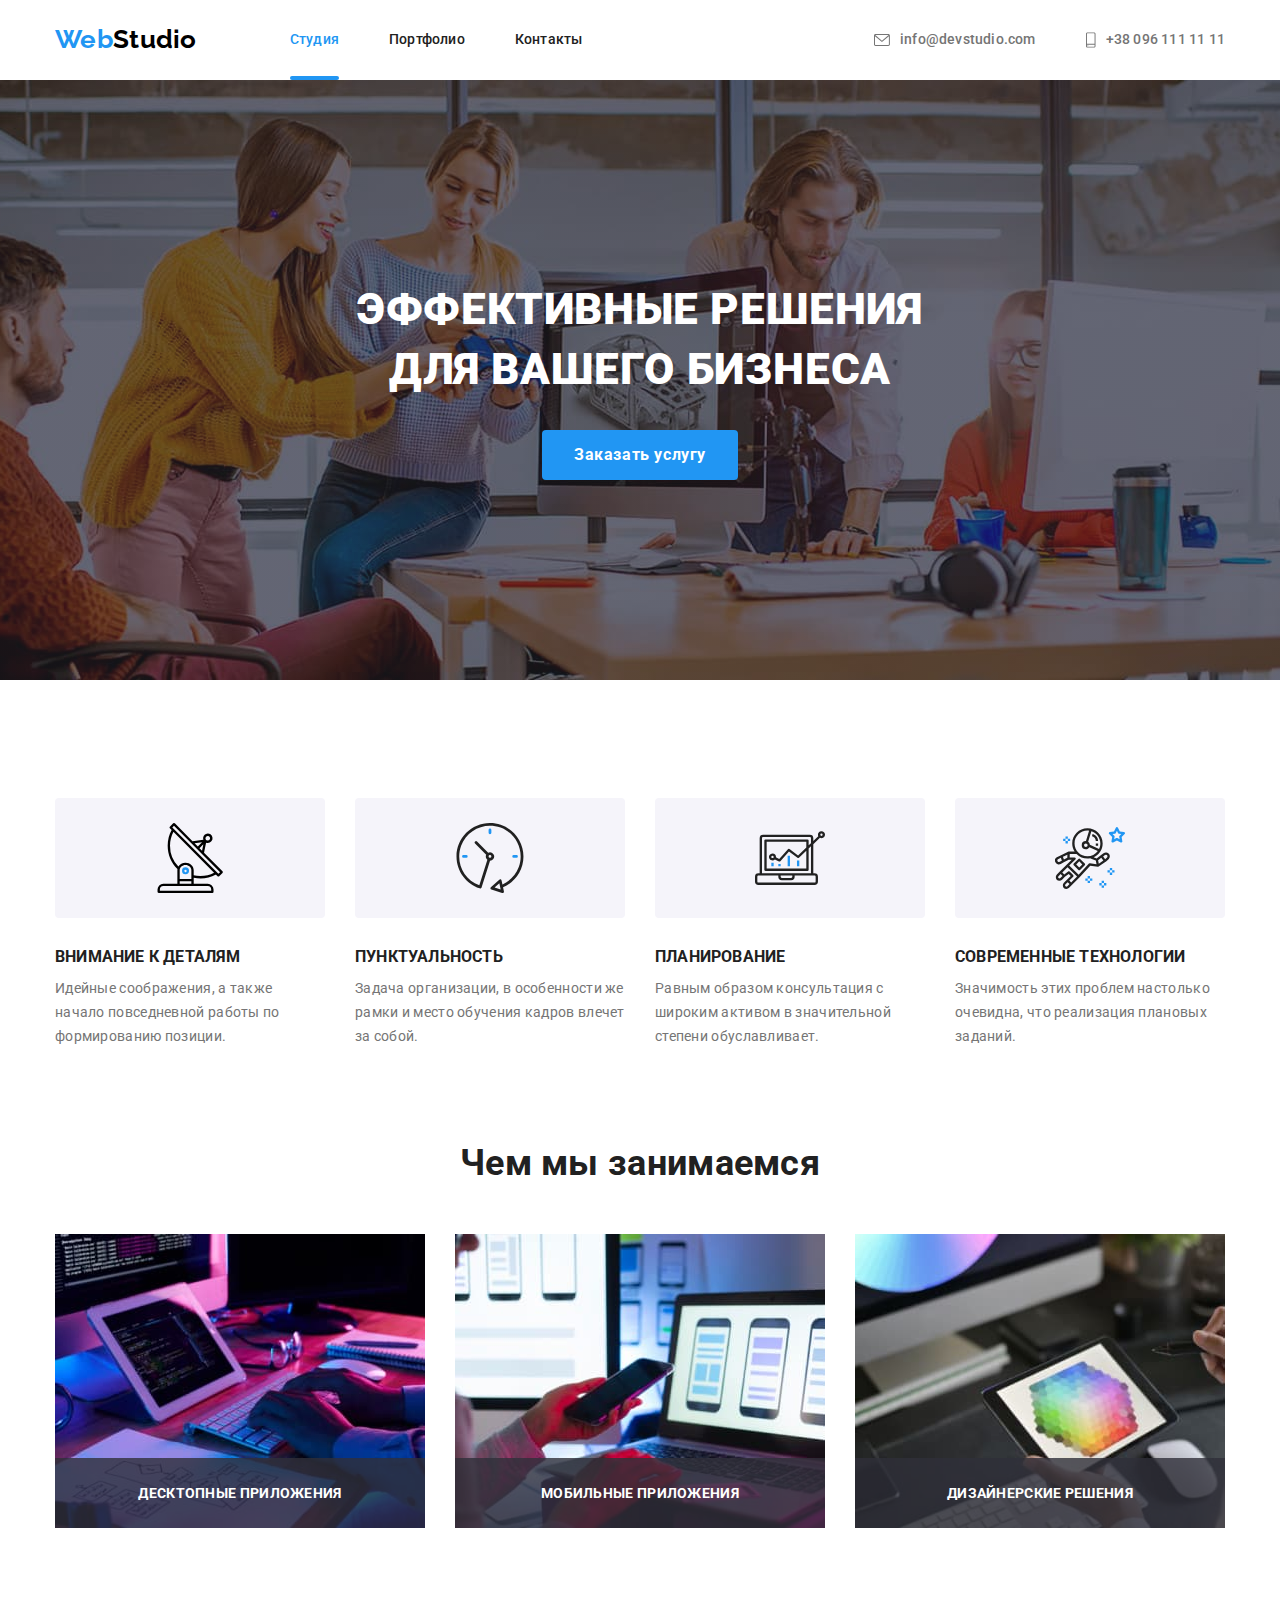
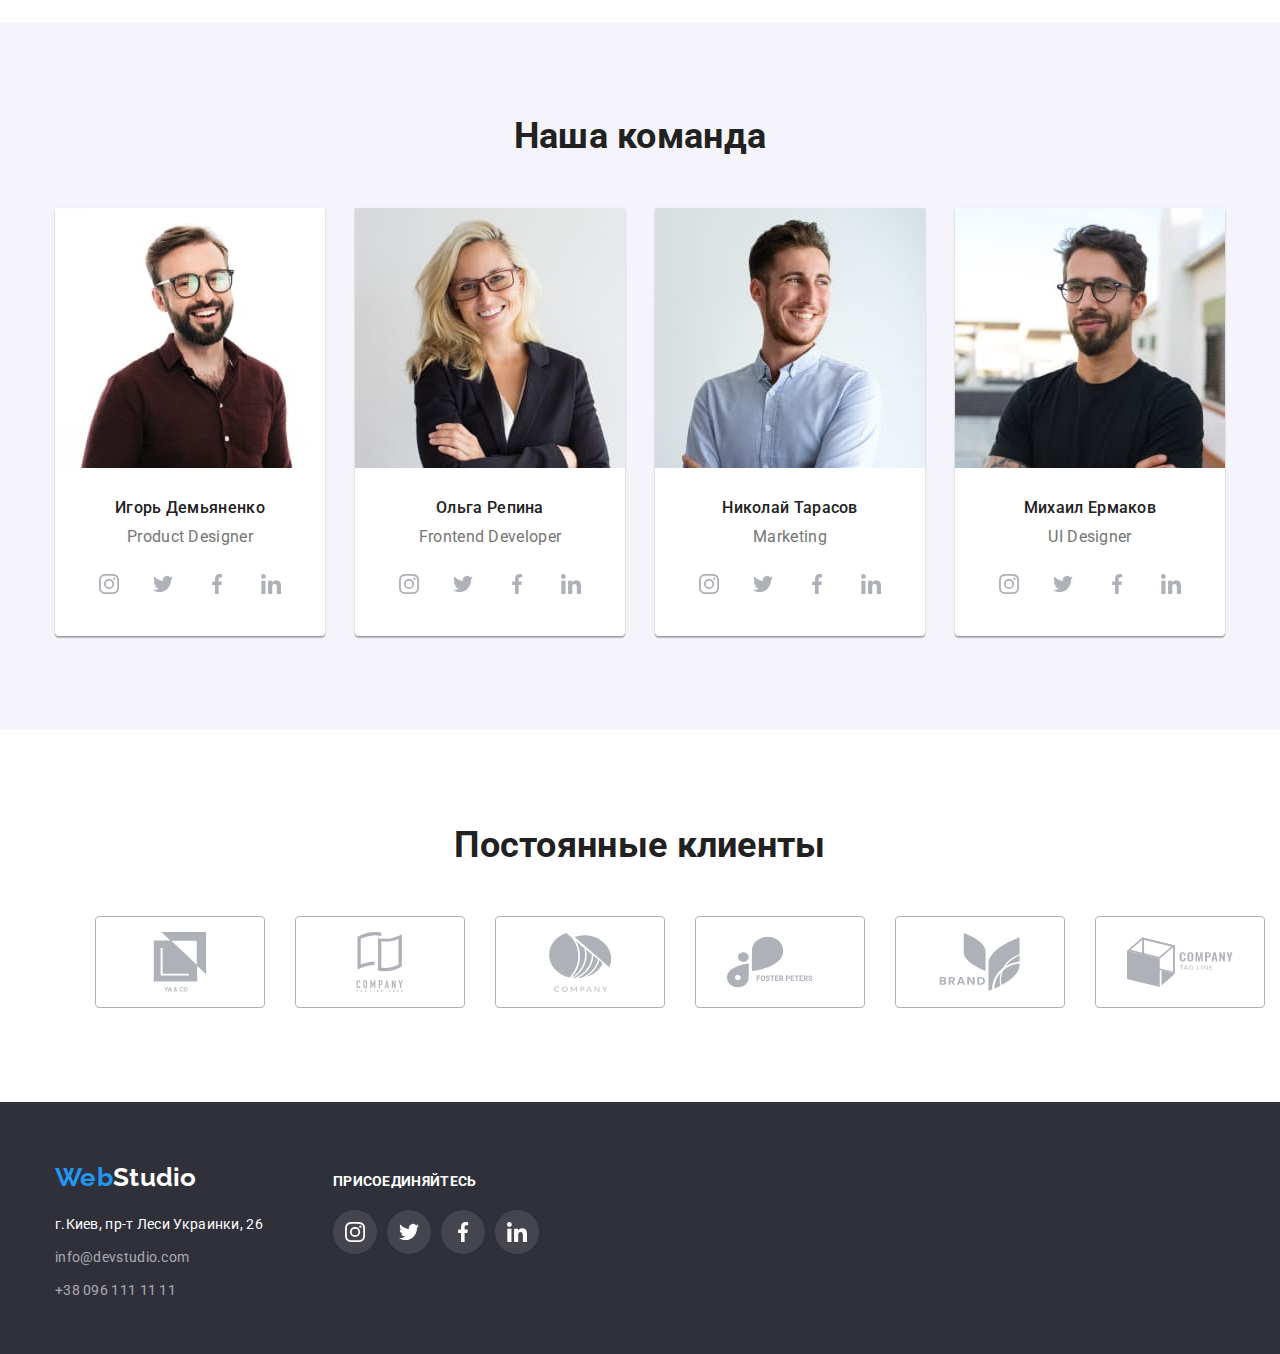
==== index.html @ ea924562 "copy files" ====
<!DOCTYPE html>
<html lang="ru">
<head>
    <meta charset="UTF-8">
    <meta http-equiv="X-UA-Compatible" content="IE=edge">
    <meta name="viewport" content="width=device-width, initial-scale=1.0">
    <link rel="preconnect" href="https://fonts.googleapis.com">
    <link rel="preconnect" href="https://fonts.gstatic.com" crossorigin>
    <link href="https://fonts.googleapis.com/css2?family=Raleway:wght@700&display=swap" rel="stylesheet">
    <link rel="preconnect" href="https://fonts.googleapis.com">
    <link rel="preconnect" href="https://fonts.gstatic.com" crossorigin>
    <link href="https://fonts.googleapis.com/css2?family=Raleway:wght@700&family=Roboto:wght@400;500;700;900&display=swap" rel="stylesheet">
    <link rel="stylesheet" href="https://cdnjs.cloudflare.com/ajax/libs/modern-normalize/1.1.0/modern-normalize.min.css">
    <link rel="stylesheet" href="./css/styles.css">
    <title>Document</title>
</head>
<body>
    <!--Хэдер-->
    <header class="header">
        <div class="container">
          <nav class="header-nav">
            <a class="header-logo" lang="en" href="./index.html"> <span class="logo-part">Web</span>Studio</a>
            <ul class="header-list">
              <li class="item"><a class="header-link current" href="./index.html">Студия</a></li>
              <li class="item"><a class="header-link" href="./portfolio.html">Портфолио</a></li>
              <li class="item"><a class="header-link" href="">Контакты</a></li>
            </ul>
          </nav>
          <ul class="header-list-contact">
            <li class="item">
              <a class="header-contact" href="mailto:info@devstudio.com">
                <svg class="header-icon" width="16" height="12">
                  <use href="./images/icons.svg#iconenvelope"></use>
                </svg>
                info@devstudio.com
              </a>
            </li>
            <li class="item">
              <a class="header-contact" href="tel:+380961111111">
                <svg class="header-icon"  width="10" height="16">
                  <use href="./images/icons.svg#iconsmartphone"></use>
                </svg>
                +38 096 111 11 11
              </a>
            </li>
          </ul>
        </div>
    </header>
    <main>
        <!--Окно заказа услуги-->
        <section class="hero overlay" >
            <div class="hero-content">
              <h1 class="hero-title">Эффективные решения для вашего бизнеса</h1>
              <button class="hero-button" type="button" data-modal-open>Заказать услугу</button>
            </div>
        </section>
        <!--Особенности-->
        <section class="section about">
            <div class="container">
              <h2 class="peculiarities">Особенности</h2>
              <ul class="peculiarities-list">
                <li class="item">
                  <div class="peculiarities-pic">
                    <svg class="perculiarities-icon" height="70" width="70">
                      <use href="./images/icons.svg#iconantenna"></use>
                    </svg>
                  </div>
                  <h3 class="peculiarities-header">Внимание к деталям</h3>
                  <p class="peculiarities-text">
                    Идейные соображения, а также начало повседневной работы по формированию позиции.
                  </p>
                </li>
                <li class="item">
                  <div class="peculiarities-pic">
                    <svg class="perculiarities-icon" height="70" width="70">
                      <use href="./images/icons.svg#iconclock"></use>
                    </svg>
                  </div>
                  <h3 class="peculiarities-header">Пунктуальность</h3>
                  <p class="peculiarities-text">
                    Задача организации, в особенности же рамки и место обучения кадров влечет за собой.
                  </p>
                </li>
                <li class="item">
                  <div class="peculiarities-pic">
                    <svg class="perculiarities-icon" height="70" width="70">
                      <use href="./images/icons.svg#icondiagram"></use>
                    </svg>
                  </div>
                  <h3 class="peculiarities-header">Планирование</h3>
                  <p class="peculiarities-text">
                    Равным образом консультация с широким активом в значительной степени обуславливает.
                  </p>
                </li>
                <li class="item">
                  <div class="peculiarities-pic">
                    <svg class="perculiarities-icon" height="70" width="70">
                      <use href="./images/icons.svg#iconastronaut"></use>
                    </svg>
                  </div>
                  <h3 class="peculiarities-header">Современные технологии</h3>
                  <p class="peculiarities-text">
                    Значимость этих проблем настолько очевидна, что реализация плановых заданий.
                  </p>
                </li>
              </ul>
            </div>
        </section>
        <!--Чем мы занимаемся-->
        <section class="section">
            <div class="container">
              <h2 class="work-header">Чем мы занимаемся</h2>
              <ul class="section-work-list">
                <li class="item">
                  <img src="./images/img-1.jpg" alt="Разработка для pc" width="370" height="294">
                  <div class="work-text">
                    <p>десктопные приложения</p>
                  </div>
                </li>
                <li class="item">
                  <img src="./images/img-2.jpg" alt="Разработка для телефонов" width="370" height="294">
                  <div class="work-text">
                    <p>мобильные приложения</p>
                  </div>
                </li>
                <li class="item">
                  <img src="./images/img-3.jpg" alt="Разработка для планшетов" width="370" height="294">
                  <div class="work-text">
                    <p>дизайнерские решения</p>
                  </div>
                </li>
              </ul>
            </div>
        </section>
        <!--Наша команда-->
        <section class="section bg-style">
            <div class="container">
              <h2 class="team-header">Наша команда</h2>
              <ul class="team-list">
                <li class="item">
                  <img class="team-img" src="./images/img-4.jpg" alt="Игорь Демьяненко" width="270" height="260">
                  <div class="team-card">
                    <h3 class="team-name">Игорь Демьяненко</h3>
                    <p class="team-position" lang="en">
                      Product Designer
                    </p>
                    <ul class="team-social-list">
                      <li class="item">
                        <a class="team-link" href="">
                          <svg class="team-icon" height="20" width="20">
                            <use href="./images/icons.svg#iconinstagram"></use>
                          </svg>
                        </a>
                      </li>
                      <li class="item">
                        <a class="team-link" href="">
                          <svg class="team-icon" height="20" width="20">
                            <use href="./images/icons.svg#icontwitter"></use>
                          </svg>
                        </a>
                      </li>
                      <li class="item">
                        <a class="team-link" href="">
                          <svg class="team-icon" height="20" width="20">
                            <use href="./images/icons.svg#iconfacebook"></use>
                          </svg>
                        </a>
                      </li>
                      <li class="item">
                        <a class="team-link" href="">
                          <svg class="team-icon" height="20" width="20">
                            <use href="./images/icons.svg#iconlinkedin"></use>
                          </svg>
                        </a>
                      </li>
                    </ul>
                  </div>
                </li>
                <li class="item">
                  <img class="team-img" src="./images/img-5.jpg" alt="Ольга Репина" width="270" height="260">
                  <div class="team-card">
                    <h3 class="team-name">Ольга Репина</h3>
                    <p class="team-position" lang="en">
                      Frontend Developer
                    </p>
                    <ul class="team-social-list">
                      <li class="item">
                        <a class="team-link" href="">
                          <svg class="team-icon" height="20" width="20">
                            <use href="./images/icons.svg#iconinstagram"></use>
                          </svg>
                        </a>
                      </li>
                      <li class="item">
                        <a class="team-link" href="">
                          <svg class="team-icon" height="20" width="20">
                            <use href="./images/icons.svg#icontwitter"></use>
                          </svg>
                        </a>
                      </li>
                      <li class="item">
                        <a class="team-link" href="">
                          <svg class="team-icon" height="20" width="20">
                            <use href="./images/icons.svg#iconfacebook"></use>
                          </svg>
                        </a>
                      </li>
                      <li class="item">
                        <a class="team-link" href="">
                          <svg class="team-icon" height="20" width="20">
                            <use href="./images/icons.svg#iconlinkedin"></use>
                          </svg>
                        </a>
                      </li>
                    </ul>
                  </div>
                </li>
                <li class="item">
                  <img class="team-img" src="./images/img-6.jpg" alt="Николай Тарасов" width="270" height="260">
                  <div class="team-card">
                    <h3 class="team-name">Николай Тарасов</h3>
                    <p class="team-position" lang="en">
                      Marketing
                    </p>
                    <ul class="team-social-list">
                      <li class="item">
                        <a class="team-link" href="">
                          <svg class="team-icon" height="20" width="20">
                            <use href="./images/icons.svg#iconinstagram"></use>
                          </svg>
                        </a>
                      </li>
                      <li class="item">
                        <a class="team-link" href="">
                          <svg class="team-icon" height="20" width="20">
                            <use href="./images/icons.svg#icontwitter"></use>
                          </svg>
                        </a>
                      </li>
                      <li class="item">
                        <a class="team-link" href="">
                          <svg class="team-icon" height="20" width="20">
                            <use href="./images/icons.svg#iconfacebook"></use>
                          </svg>
                        </a>
                      </li>
                      <li class="item">
                        <a class="team-link" href="">
                          <svg class="team-icon" height="20" width="20">
                            <use href="./images/icons.svg#iconlinkedin"></use>
                          </svg>
                        </a>
                      </li>
                    </ul>
                  </div>
                </li>
                <li class="item">
                  <img class="team-img" src="./images/img-7.jpg" alt="Михаил Ермаков" width="270" height="260">
                  <div class="team-card">
                    <h3 class="team-name">Михаил Ермаков</h3>
                    <p class="team-position" lang="en">
                      UI Designer
                    </p>
                    <ul class="team-social-list">
                      <li class="item">
                        <a class="team-link" href="">
                          <svg class="team-icon" height="20" width="20">
                            <use href="./images/icons.svg#iconinstagram"></use>
                          </svg>
                        </a>
                      </li>
                      <li class="item">
                        <a class="team-link" href="">
                          <svg class="team-icon" height="20" width="20">
                            <use href="./images/icons.svg#icontwitter"></use>
                          </svg>
                        </a>
                      </li>
                      <li class="item">
                        <a class="team-link" href="">
                          <svg class="team-icon" height="20" width="20">
                            <use href="./images/icons.svg#iconfacebook"></use>
                          </svg>
                        </a>
                      </li>
                      <li class="item">
                        <a class="team-link" href="">
                          <svg class="team-icon" height="20" width="20">
                            <use href="./images/icons.svg#iconlinkedin"></use>
                          </svg>
                        </a>
                      </li>
                    </ul>
                  </div>
                </li>
              </ul>
            </div>
        </section>
        <!--Постоянные клиенты-->
        <section class="section">
          <div class="container clients">
            <h2 class="client-header">Постоянные клиенты</h2>
            <ul class="client-list">
              <li class="item">
                <a class="client-link" href="">
                  <svg class="clients-icon" height="60" width="106">
                    <use href="./images/icons.svg#iconcompany-1"></use>
                  </svg>
                </a>
              </li>
              <li class="item">
                <a class="client-link" href="">
                  <svg class="clients-icon" height="60" width="106">
                    <use href="./images/icons.svg#iconcompany-2"></use>
                  </svg>
                </a>
              </li>
              <li class="item">
                <a class="client-link" href="">
                  <svg class="clients-icon" height="60" width="106">
                    <use href="./images/icons.svg#iconcompany-3"></use>
                  </svg>
                </a>
              </li>
              <li class="item">
                <a class="client-link" href="">
                  <svg class="clients-icon" height="60" width="106">
                    <use href="./images/icons.svg#iconcompany-4"></use>
                  </svg>
                </a>
              </li>
              <li class="item">
                <a class="client-link" href="">
                  <svg class="clients-icon" height="60" width="106">
                    <use href="./images/icons.svg#iconcompany-5"></use>
                  </svg>
                </a>
              </li>
              <li class="item">
                <a class="client-link" href="">
                  <svg class="clients-icon" height="60" width="106">
                    <use href="./images/icons.svg#iconcompany-6"></use>
                  </svg>
                </a>
              </li>
            </ul>
          </div>
        </section>
    </main>
    <!--Футер-->
    <footer class="footer">
        <div class="container">
          <div>
            <a class="footer-logo" lang="en" href="./index.html"> <span class="logo-part">Web</span>Studio</a>
            <address>
              <ul class="footer-list">
                <li class="item">
                  <a class="footer-adress" href="https://goo.gl/maps/x8rfosM5Hry5HzXB7" target="_blank"
                    rel="noopener noreferrer">г.Киев, пр-т Леси Украинки, 26</a>
                </li>
                <li class="item">
                  <a class="footer-contact" lang="en" href="mailto:info@devstudio.com">info@devstudio.com</a>
                </li>
                <li class="item">
                  <a class="footer-contact" href="tel:+380961111111">+38 096 111 11 11</a>
                </li>
              </ul>
            </address>
          </div>
          <div class="footer-social">
            <p class="social-title">присоединяйтесь</p>
            <ul class="social-list">
              <li class="item">
                <a class="social-link" href="">
                  <svg class="social-icon" height="20" width="20">
                    <use href="./images/icons.svg#iconinstagram"></use>
                  </svg>
                </a>
              </li>
              <li class="item">
                <a class="social-link" href="">
                  <svg class="social-icon" height="20" width="20">
                    <use href="./images/icons.svg#icontwitter"></use>
                  </svg>
                </a>
              </li>
              <li class="item">
                <a class="social-link" href="">
                  <svg class="social-icon" height="20" width="20">
                    <use href="./images/icons.svg#iconfacebook"></use>
                  </svg>
                </a>
              </li>
              <li class="item">
                <a class="social-link" href="">
                  <svg class="social-icon" height="20" width="20">
                    <use href="./images/icons.svg#iconlinkedin"></use>
                  </svg>
                </a>
              </li>
            </ul>
          </div>
        </div>
    </footer>
    <div class="backdrop is-hidden" data-modal>
      <div class="modal">
        <button class="modal-btn" data-modal-close>
          <svg  height="14" width="14">
            <use href="./images/icons.svg#iconclose"></use>
          </svg>
        </button>
      </div>
    </div>
    <script src="./js/modal.js"></script>
</body>
</html>
---- css/styles.css ----
:root {
  --first-text-color: #757575;
  --second-text-color: #212121;
  --third-text-color: #fff;
  --accent-color: #2196F3;
  --logo-color: #000;
  --background-color: #2F303A;

}
body {
  font-family: 'Roboto', sans-serif;
  font-size: 14px;
  letter-spacing: .3px;
  color: var(--first-text-color);
}
html {
  box-sizing: border-box;
}

*,
*::before,
*::after {
  box-sizing: inherit;
}

h1,
h2,
h3,
p,
ul {
  margin-top: 0;
  margin-bottom: 0;
}

.container {
width: 1200px;
margin-left: auto;
margin-right: auto;
padding-left: 15px;
padding-right: 15px; 
}
/*header*/

.header .container {
  height: 80px;
  align-items: center;
  display: flex;
}
.border {
  border: 1px solid #ECECEC;
}
.header-nav {
  align-items: center;
  display: flex;
}
.header-logo {
  padding-top: 24px;
  padding-bottom: 24px;
  font-family: 'Raleway', sans-serif;
  font-weight: 700;
  font-size: 26px;
  line-height: 1.2;
  text-decoration: none;
  color: var(--logo-color);
}
.header-logo:focus {
  color: var(--logo-color);
}
.logo-part {
  color: var(--accent-color);
}
.header-list {  
  margin-left: 93px;
  padding: 0;
  display: flex;
  list-style: none;
  color: var(--second-text-color);
}
.header-list .item + .item {
  margin-left: 50px;
}
.current::after {
  position: absolute;
  left: 0;
  bottom: 0;
  display: block; 
  content: '';
  height: 4px;
  width: 100%;
  border-radius: 2px;
  background-color: #2196F3;
}
.header-list .current {
  color: var(--accent-color);
}
.header-link {
  position: relative;
  display: block;
  padding-top: 32px;
  padding-bottom: 33px;
  font-weight: 500;
  line-height: 1.14;
  letter-spacing: .2px;
  text-decoration: none;
  color: var(--second-text-color);
  transition: color 250ms cubic-bezier(0.4, 0, 0.2, 1);
}
.header-link:hover,
.header-link:focus {
  
  color: var(--accent-color);
}
.header-list-contact {
  display: flex;
  padding: 0;
  margin-left: auto;
  font-weight: 500;
  line-height: 1.14;
  letter-spacing: .2px;
  list-style: none;
}
.header-list-contact .item + .item {
  margin-left: 50px;
}
.header-contact {
  display: flex;
  justify-content: center;
  align-items: center;
  padding: 30px 0;
  text-decoration: none;
  color: var(--first-text-color);
  transition: color 250ms cubic-bezier(0.4, 0, 0.2, 1);
}
.header-contact:hover,
.header-contact:focus {
  fill: var(--accent-color);
  color: var(--accent-color);
}
.header-icon {
  fill: currentColor;
  margin-right: 10px;
}

/*Footer*/

.footer {
  padding-bottom: 60px;
  padding-top: 60px;
  height: 252px;
  color: var(--third-text-color);
  background-color: var(--background-color);
}
.footer-logo {
  display: inline-block;
  padding-bottom: 20px;
  font-family: 'Raleway', sans-serif;
  font-weight: 700;
  font-size: 26px;
  line-height: 1.19;
  text-decoration: none;
  color: var(--third-text-color);
}

.footer-list {
  padding: 0;
  list-style: none;
}
.footer-list .item + .item {
  padding-top: 9px;
}
.footer-adress {
  font-style: normal;
  line-height: 1.71;
  text-decoration: none;
  color: var(--third-text-color);
}

.footer-contact {
  font-style: normal;
  line-height: 1.71;
  text-decoration: none;
  color: rgb(255, 255, 255, .6);
  transition: color 250ms cubic-bezier(0.4, 0, 0.2, 1);
  
}

.footer-contact:hover,
.footer-contact:focus {
  color: var(--accent-color);
}
.footer .container {
  display: flex;
  align-items: baseline;
}
.footer-social {
  margin-left: 70px;
}
.social-list {
  padding: 0;
  display: flex;
  list-style: none;
}
.social-list .item + .item {
  margin-left: 10px;
}
.social-title {
  margin-bottom: 20px;
  font-weight: 700;
  line-height: 1.14;
  text-transform: uppercase;
}
.social-link {
  display: flex;
  justify-content: center;
  align-items: center;
  padding: 0;
  border: 0;
  width: 44px;
  height: 44px;
  cursor: pointer;
  color: #ececec;
  border-radius: 50%;
  background-color: rgba(255, 255, 255, 0.1);
  transition: background-color 250ms cubic-bezier(0.4, 0, 0.2, 1);
}
.social-link:hover,
.social-link:focus {
  background-color: #2196f3;
}
.social-icon {
  fill: #fff;
  height: 20px;
  width: 20px;
}



/*main index.html*/

.hero {
  margin-left: auto;
  margin-right: auto;
  background-color: #C4C4C4;
}
.overlay {
  max-width: 1600px;
  height: 600px;
  background-image: linear-gradient(to right,
  rgba(47, 48, 58, 0.4),
  rgba(47, 48, 58, 0.4)),
  url(../images/Img-hero.jpg);
  background-position: center;
  background-size: cover;
  background-repeat: no-repeat;
}
.hero-content {
  padding: 200px 0;
  text-align: center;
}
.hero-title {
  max-width: 650px;
  font-weight: 900;
  font-size: 44px;
  line-height: 1.36;
  text-align: center;
  letter-spacing: .6px;
  text-transform: uppercase;
  color: var(--third-text-color);
  margin: 0 auto;
  margin-bottom: 30px;
}
.hero-button {
  padding: 10px 32px;
  border: 0;
  border-radius: 4px;
  font-family: inherit;
  font-weight: 700;
  font-size: 16px;
  line-height: 1.87;
  letter-spacing: .6px;
  cursor: pointer;
  color: var(--third-text-color);
  background-color: var(--accent-color);
  transition: background-color 250ms cubic-bezier(0.4, 0, 0.2, 1);
}
.hero-button:hover,
.hero-button:focus {
  background-color: #188CE8;
}
.section {
  padding: 94px 0;
}
.about {
  padding-bottom: 0;
}
.peculiarities {
  color: transparent;
}
.peculiarities-pic {
  display: flex;
  justify-content: center;
  align-items: center;
  margin-bottom: 30px;
  border: 0;
  width: 270px;
  height: 120px;
  border-radius: 4px;
  background-color: #f5f4fa;
}
.perculiarities-icon {
  height: 70px;
  width: 70px;
}
.peculiarities-list {
  padding: 0;
  display: flex;
  list-style: none;
}
.peculiarities-list .item + .item {
  margin-left: 30px;
}
.peculiarities-header {
  margin-bottom: 10px;
  font-weight: 700;
  line-height: 1.14;
  letter-spacing: .2px;
  text-transform: uppercase;
  color: var(--second-text-color);
}
.peculiarities-text {
  line-height: 1.71;
}
.work-header {
  margin-bottom: 50px;
  font-weight: 700;
  font-size: 36px;
  line-height: 1.16;
  text-align: center;
  color: var(--second-text-color);
}
.section-work-list {
  display: flex;
  padding: 0;
  list-style: none;
}
.work-text {
  position:absolute;
  left: 0;
  bottom: 0;
  display: flex;
  width: 100%;
  height: 70px;
  justify-content: center;
  align-items: center;
  font-weight: 700;
  font-size: 14px;
  line-height: 16px;
  text-transform: uppercase;
  color: #ffffff;
  background-color: rgba(47, 48, 58, 0.8);
}
.item>img {
  display: block;
  object-fit: contain;
}
.section-work-list .item {
  position: relative;
}
.section-work-list .item + .item {
  margin-left: 30px;
}
.bg-style {
  background-color: #F5F4FA;
}
.team-header {
  margin-bottom: 50px;
  font-weight: 700;
  font-size: 36px;
  line-height: 1.16;
  text-align: center;
  color: var(--second-text-color);
}
.team-list {
  padding: 0;
  display: flex;
  list-style: none;
}
.team-list>.item {
  width: 270px;
  margin-right: 30px;
  background-color: var(--third-text-color);
  border-radius: 0px 0px 4px 4px;
  box-shadow: 0px 1px 3px rgba(0, 0, 0, 0.12), 0px 1px 1px rgba(0, 0, 0, 0.14), 0px 2px 1px rgba(0, 0, 0, 0.2);
}
.team-card {
  padding-top: 30px;
  padding-bottom: 30px;
}
.team-social-list {
  display: flex;
  justify-content: center;
  list-style: none;
  padding: 0;


}
.team-social-list .item + .item {
  margin-left: 10px;
}
.team-link {
  display: flex;
  justify-content: center;
  align-items: center;
  padding: 0;
  border: 0;
  width: 44px;
  height: 44px;
  cursor: pointer;
  color: #AFB1B8;
  border-radius: 50%;
  transition: color 250ms cubic-bezier(0.4, 0, 0.2, 1),
  background-color 250ms cubic-bezier(0.4, 0, 0.2, 1);
}

.team-link:hover,
.team-link:focus {
  color: white;
  background-color: #2196F3;
}
.team-icon {
  fill: currentColor;
}
.team-name {
  margin-bottom: 10px;
  font-weight: 500;
  font-size: 16px;
  line-height: 1.19;
  text-align: center;
  color: var(--second-text-color);
}
.team-position {
  margin-bottom: 16px;
  font-size: 16px;
  line-height: 1.19;
  text-align: center;
}
.clients {
  margin-left: auto;
  margin-right: auto;
  
}
.client-header {
  margin-bottom: 50px;
  font-weight: 700;
  font-size: 36px;
  line-height: 1.17;
  text-align: center;
  color: var(--second-text-color);
}
.client-list {
  align-items: center;
  display: flex;
  list-style: none;
}
.client-link {
  display: flex;
  justify-content: center;
  align-items: center;
  height: 92px;
  width: 170px;
  color: #AFB1B8;
  border: 1px solid #AFB1B8;
  transition: color 250ms cubic-bezier(0.4, 0, 0.2, 1), border 250ms cubic-bezier(0.4, 0, 0.2, 1);
  border-radius: 4px
}
.client-link:hover,
.client-link:focus {
  color: #188CE8;
  border: 1px solid #2196F3;
}
.client-list .item + .item {
  margin-left: 30px;
}
.clients-icon {
  fill: currentColor;
}
.backdrop {
  position: fixed;
  top: 0;
  left: 0;
  width: 100%;
  height: 100%;
  background-color: rgba(0, 0, 0, 0.2);
  opacity: 1;
  transition: opacity 250ms cubic-bezier(0.4, 0, 0.2, 1);
}
.backdrop.is-hidden {
  opacity: 0;
  pointer-events: none;
}
.backdrop.is-hidden .modal {
  transform:translate(-50%, -50%) scale(0.25);
}
.modal {
  position: absolute;
  top: 50%;
  left: 50%;
  transform: translate(-50%, -50%) scale(1);
  min-height: 581px;
  min-width: 528px;
  border-radius: 4px;
  box-shadow: 0px 1px 3px rgba(0, 0, 0, 0.12), 0px 1px 1px rgba(0, 0, 0, 0.14), 0px 2px 1px rgba(0, 0, 0, 0.2);
  background-color: #ffffff; 
  transition: transform 250ms cubic-bezier(0.4, 0, 0.2, 1); 
}
.modal-btn {
  display: flex;
  margin-top: 8px;
  margin-right: 8px;
  margin-left: auto;
  height: 30px;
  width: 30px;
  justify-content: center;
  align-items: center;
  cursor: pointer;
  background-color: #ffffff;
  border: 1px solid rgba(0, 0, 0, 0.1);
  border-radius: 50%;
}

/*main portfolio.html*/

.border {
  border: 1px solid #ececec;
}
.portfolio-title {
  color: var(--third-text-color);
}
.container .portfolio-list {
  display: flex;
  justify-content: center;
}

.portfolio-list {
  margin-bottom: 50px;
  padding: 0;
}
.portfolio-list .item {
  list-style: none;
}
.portfolio-list .item + .item {
  margin-left: 8px;
}
.portfolio-button {
  padding: 6px 22px;
  border: 0;
  font-family: inherit;
  font-weight: 500;
  font-size: 16px;
  line-height: 1.62;
  cursor: pointer;
  border-radius: 4px;
  background-color: #F5F4FA;
  transition: color 250ms cubic-bezier(0.4, 0, 0.2, 1), background-color 250ms cubic-bezier(0.4, 0, 0.2, 1), box-shadow 250ms cubic-bezier(0.4, 0, 0.2, 1);
}
.btn-current {
  box-shadow: 0px 3px 1px rgba(0, 0, 0, 0.1), 0px 1px 2px rgba(0, 0, 0, 0.08), 0px 2px 2px rgba(0, 0, 0, 0.12);
}
.portfolio-button:hover,
.portfolio-button:focus {
  background-color: var(--accent-color);
  color: var(--third-text-color);
  box-shadow: 0px 3px 1px rgba(0, 0, 0, 0.1), 0px 1px 2px rgba(0, 0, 0, 0.08), 0px 2px 2px rgba(0, 0, 0, 0.12);
}
.portfolio-button.btn-current {
  color: var(--third-text-color);
  background-color: var(--accent-color);
}
.flex-container {
  padding: 0;
  margin: -15px;
  display: flex;
  flex-wrap: wrap;
}
.portfolio-project {
  margin: 15px;
  width: 370px;
  border: 1px solid #eee;
  list-style: none;
  cursor: pointer;
  transition: box-shadow 250ms cubic-bezier(0.4, 0, 0.2, 1);
}
.portfolio-img {
  position: relative;
  overflow: hidden;
}
.portfolio-img>img {
  width: 100%;
  object-fit: contain;
  object-position: top right;
  display: block;
}
.portfolio-project:hover, 
.portfolio-project:focus {
  box-shadow: 0px 1px 1px rgba(0, 0, 0, 0.12), 0px 4px 4px rgba(0, 0, 0, 0.06), 1px 4px 6px rgba(0, 0, 0, 0.16);
  opacity: 1;
}
.project-card {
  padding-top: 20px;
  padding-bottom: 20px;
  padding-left: 24px;
  overflow: hidden;
  
}
.portfolio-project-type {
  font-size: 16px;
  line-height: 1.87;
  color: var(--first-text-color);
}
.portfolio-project-name {
  margin-bottom: 4px;
  font-weight: 700;
  font-size: 18px;
  line-height: 2;
  letter-spacing: .6px;
  color: var(--second-text-color);
}
.text {
  position: absolute;
  pointer-events: none;
  top: 0;
  left: 0;
  height: 294px;
  width: 100%;
  padding: 63px 24px;
  font-size: 18px;
  line-height: 1.56;
  color: #ffffff;
  background-color: rgba(33, 150, 243, 0.9);
  transform: translateY(calc(100%));
  transition: transform 250ms cubic-bezier(0.4, 0, 0.2, 1), 
  opacity 250ms cubic-bezier(0.4, 0, 0.2, 1);

}
.portfolio-project:hover .text {
  transform: translateY(calc(100% - 294px));
}
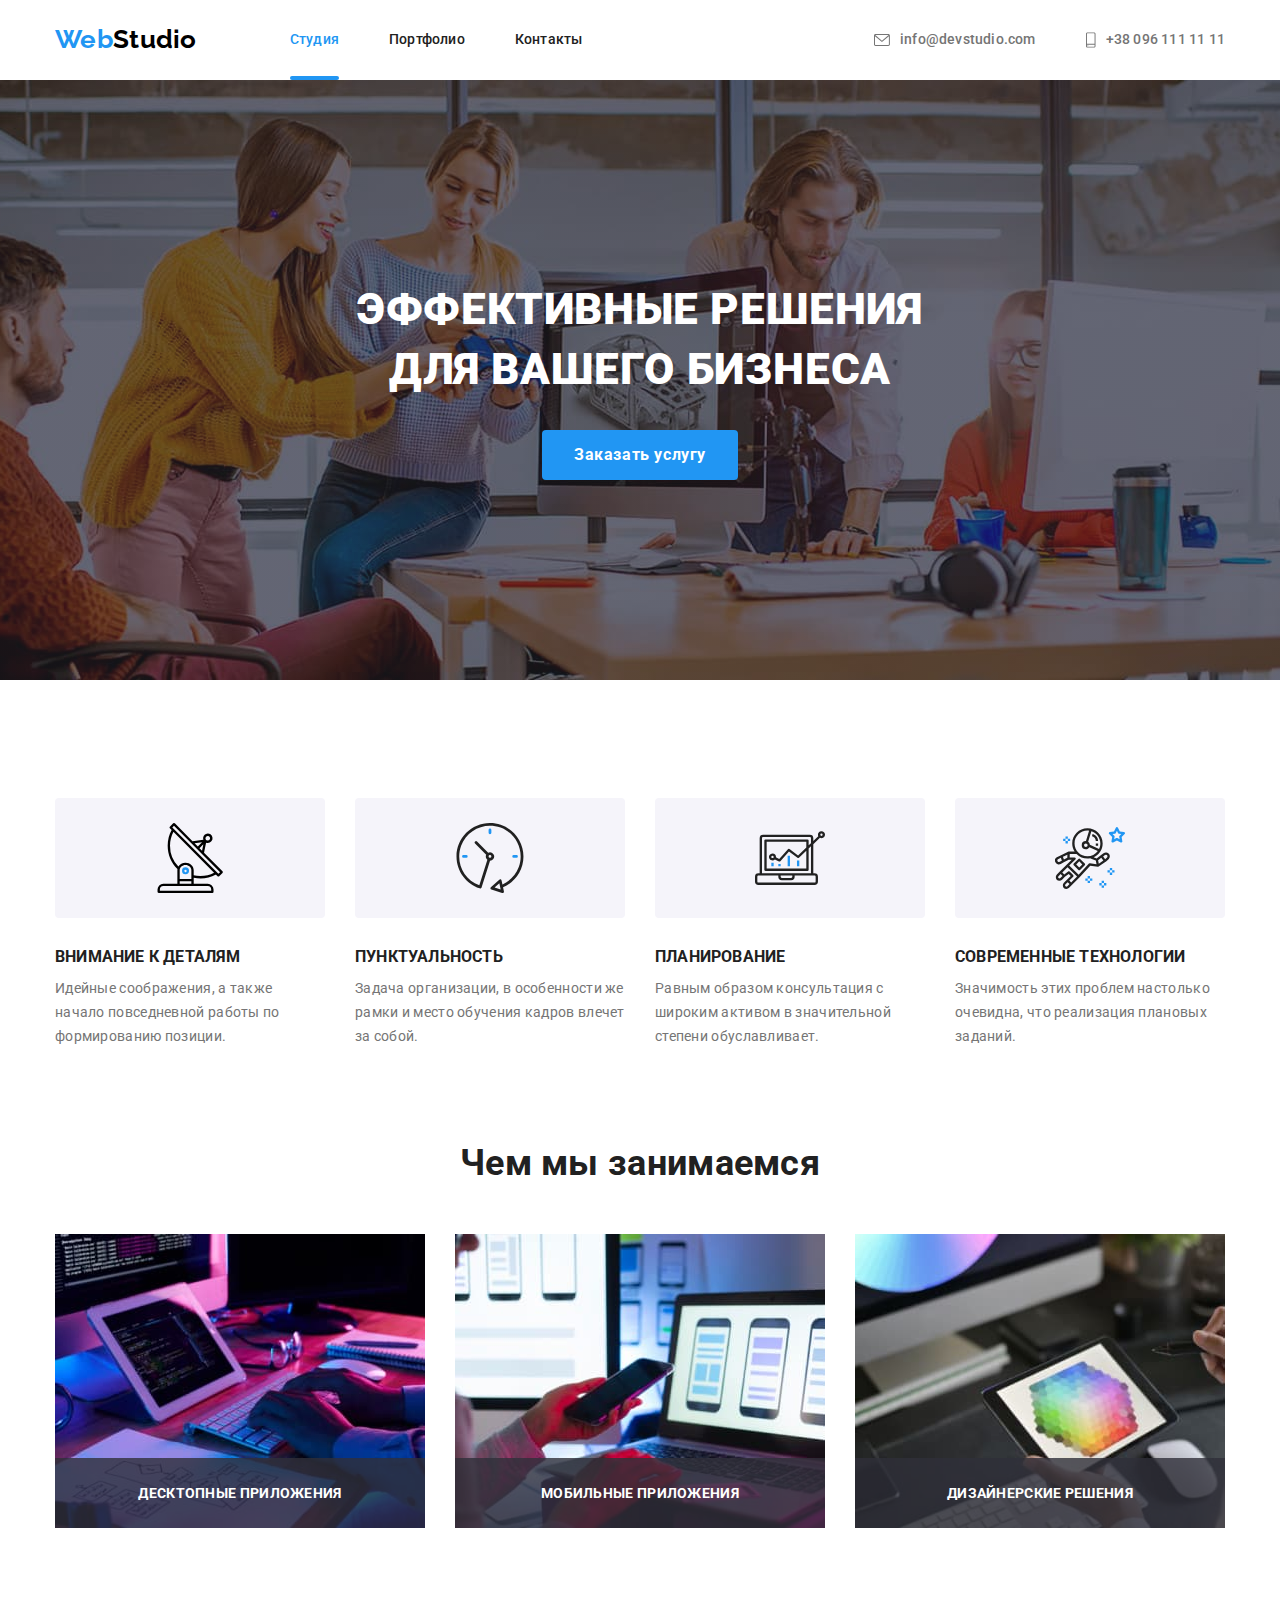
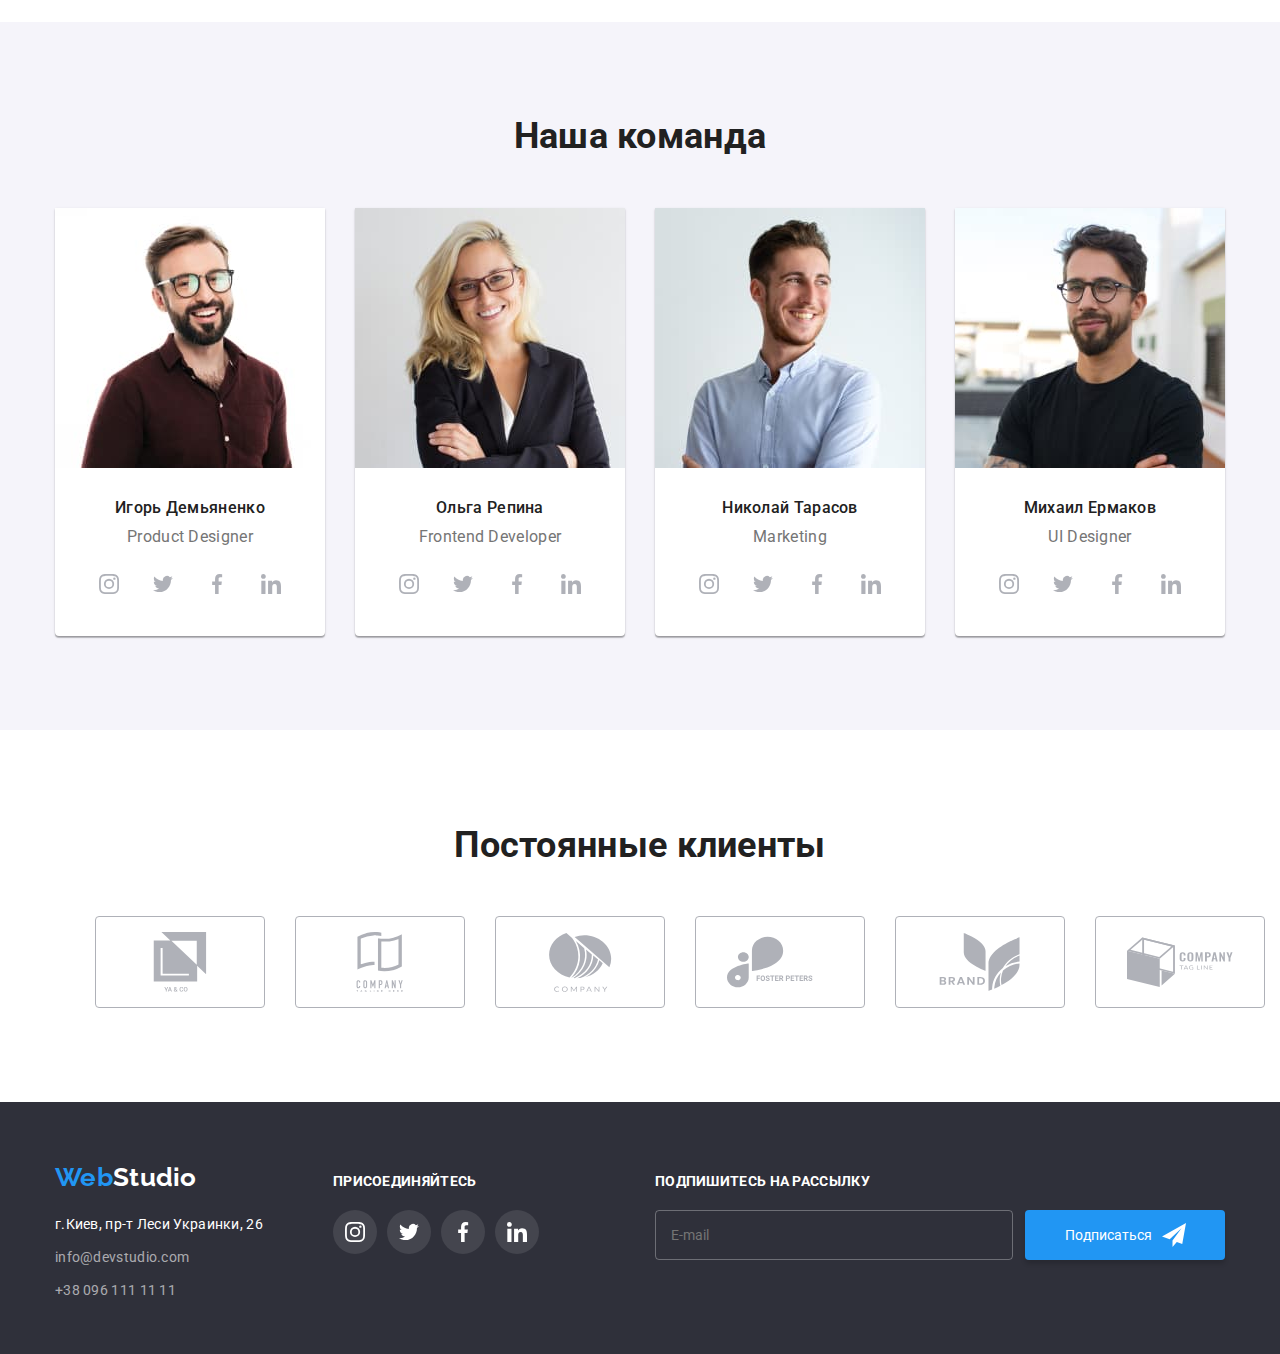
==== commit 653bd878: "finish" ====
--- a/index.html
+++ b/index.html
@@ -400,15 +400,68 @@
               </li>
             </ul>
           </div>
+          <div class="footer-mailing">
+            <p class="social-title">подпишитесь на рассылку</p>
+            <form class="footer-form">
+              <label for="mail">
+                <input class="footer-email" type="email" name="mail" id="mail" placeholder="E-mail">
+                <button class="footer-btn" type="submit">
+                  Подписаться
+                  <svg width="24" height="24">
+                    <use href="/images/icons.svg#iconsend"></use>
+                  </svg>
+                </button>
+              </label>
+            </form>
+          </div>
         </div>
     </footer>
+    <!--Модальное окно-->
     <div class="backdrop is-hidden" data-modal>
       <div class="modal">
-        <button class="modal-btn" data-modal-close>
-          <svg  height="14" width="14">
+        <button class="modal-btn-close" data-modal-close>
+          <svg height="14" width="14">
             <use href="./images/icons.svg#iconclose"></use>
           </svg>
         </button>
+        <div class="modal-content">
+          <b class="modal-title">Оставьте свои данные, мы вам перезвоним</b>
+          <form class="form">
+            <div class="form-field">
+              <label class="form-label" for="name">
+                Имя
+                <input class="form-input" type="text" name="name" id="name">
+                <svg class="modal-icon" width="18" height="18">
+                  <use href="/images/icons.svg#iconperson"></use>
+                </svg>
+              </label>
+              <label class="form-label" for="tel">
+                Телефон
+                <input class="form-input" type="tel" name="tel" id="tel">
+                <svg class="modal-icon" width="18" height="18">
+                  <use href="/images/icons.svg#iconyour-phone"></use>
+                </svg>
+              </label>
+              <label class="form-label" for="mail">
+                Почта
+                <input class="form-input" type="email" name="mail" id="mail">
+                <svg class="modal-icon" width="18" height="18">
+                  <use href="/images/icons.svg#iconyour-email"></use>
+                </svg>
+              </label>
+              <label class="form-label" for="">
+                Комментарий
+                <textarea class="form-textarea" name="" id="" cols="30" rows="10" placeholder="Введите текст"></textarea>
+              </label>
+              <label class="form-checkbox" for="policy">
+                <input type="checkbox" name="policy" id="policy">
+                Соглашаюсь с рассылкой и принимаю
+                <a class="contract" href="">Условия договора</a>
+                </label>
+              <button class="submit-btn" type="submit">Отправить</button>
+            </div>
+          </form>
+        </div>
       </div>
     </div>
     <script src="./js/modal.js"></script>
--- a/css/styles.css
+++ b/css/styles.css
@@ -231,6 +231,39 @@
   fill: #fff;
   height: 20px;
   width: 20px;
+}
+.footer-mailing {
+  margin-left: auto;
+}
+.footer-email {
+  width: 358px;
+  padding: 16px 15px;
+  margin-right: 12px;
+  outline: 0;
+  color: white;
+  border: 1px solid rgba(255, 255, 255, 0.3);
+  border-radius: 4px;
+  background: 0;
+}
+.footer-btn {
+  display: flex;
+  justify-content: center;
+  align-items: center;
+  height: 50px;
+  width: 200px;
+  border: 0;
+  box-shadow: 0px 4px 4px rgba(0, 0, 0, 0.15);
+  border-radius: 4px;
+  color: #ffffff;
+  background-color: #2196F3;
+}
+.footer-btn svg {
+  fill: currentColor;
+  margin-left: 10px;
+}
+
+.footer-form label {
+  display: flex;
 }
 
 
@@ -505,6 +538,8 @@
   position: absolute;
   top: 50%;
   left: 50%;
+  display: flex;
+  flex-direction: column;
   transform: translate(-50%, -50%) scale(1);
   min-height: 581px;
   min-width: 528px;
@@ -513,7 +548,10 @@
   background-color: #ffffff; 
   transition: transform 250ms cubic-bezier(0.4, 0, 0.2, 1); 
 }
-.modal-btn {
+.modal-btn-close {
+  position: absolute;
+  right: 0;
+  top: 0;
   display: flex;
   margin-top: 8px;
   margin-right: 8px;
@@ -524,9 +562,114 @@
   align-items: center;
   cursor: pointer;
   background-color: #ffffff;
+  color: #000000;
   border: 1px solid rgba(0, 0, 0, 0.1);
   border-radius: 50%;
-}
+  transition: color 250ms cubic-bezier(0.4, 0, 0.2, 1);
+}
+.modal-btn-close:hover {
+  color: #2196F3;
+}
+.modal-btn-close svg {
+  fill: currentColor;
+}
+.modal-content {
+  margin: 40px 40px;
+}
+.modal-title {
+  display: flex;
+  margin-bottom: 12px;
+  font-weight: 700;
+  font-size: 20px;
+  line-height: 1.15;
+  justify-content: center;
+  color: #212121;
+} 
+.modal-icon {
+  position: absolute;
+  left: 12px;
+  top: 50%;
+  fill: currentColor;
+  transition: color 250ms cubic-bezier(0.4, 0, 0.2, 1);
+}
+.form-label {
+  position: relative;
+  display: flex;
+  flex-direction: column;
+  margin-top: 10px;
+  margin-bottom: 4px;
+  font-size: 12px;
+  line-height: 14px;
+  letter-spacing: 0.1px;
+  color: var(--second-text-color);
+}
+.form-input {
+  margin-top: 4px;
+  padding-left: 42px;
+  width: 448px;
+  height: 40px;
+  border: 1px solid rgba(33, 33, 33, 0.2);
+  outline: 0;
+  border-radius: 4px;
+  transition: outline-color 250ms cubic-bezier(0.4, 0, 0.2, 1),
+  border 250ms cubic-bezier(0.4, 0, 0.2, 1);
+}
+.form-input:focus + .modal-icon {
+  color: #2196F3;
+}
+.form-input:focus-visible {
+  outline-color: #2196F3;
+  border: 1px solid #2196F3;
+}
+.form-checkbox {
+  display: flex;
+  justify-content: center;
+  align-items: center;
+  line-height: 1.71;
+  margin-bottom: 30px;
+  margin-top: 20px;
+}
+.form-field input[type='checkbox'] {
+  margin-right: 8px;
+  height: 15px;
+  width: 16px;
+}
+.form-textarea {
+  padding: 12px 16px;
+  height: 120px;
+  margin-top: 4px;
+  margin-bottom: 20px;
+  border: 1px solid rgba(33, 33, 33, 0.2);
+  outline: 0;
+  border-radius: 4px;
+  resize: none;
+  transition: border 250ms cubic-bezier(0.4, 0, 0.2, 1);
+}
+.form-textarea:focus-visible {
+  border: 1px solid #2196F3;
+}
+.contract {
+  margin-left: 3px;
+}
+.submit-btn {
+  display: block;
+  margin-left: auto;
+  margin-right: auto;
+  width: 200px;
+  height: 50px;
+  border: 0;
+  cursor: pointer;
+  box-shadow: 0px 4px 4px rgba(0, 0, 0, 0.15);
+  border-radius: 4px;
+  color: #ffffff;
+  background-color: #2196F3;
+  transition: background-color 250ms cubic-bezier(0.4, 0, 0.2, 1);
+}
+.submit-btn:hover {
+    background-color: #188CE8;
+}
+
+
 
 /*main portfolio.html*/
 
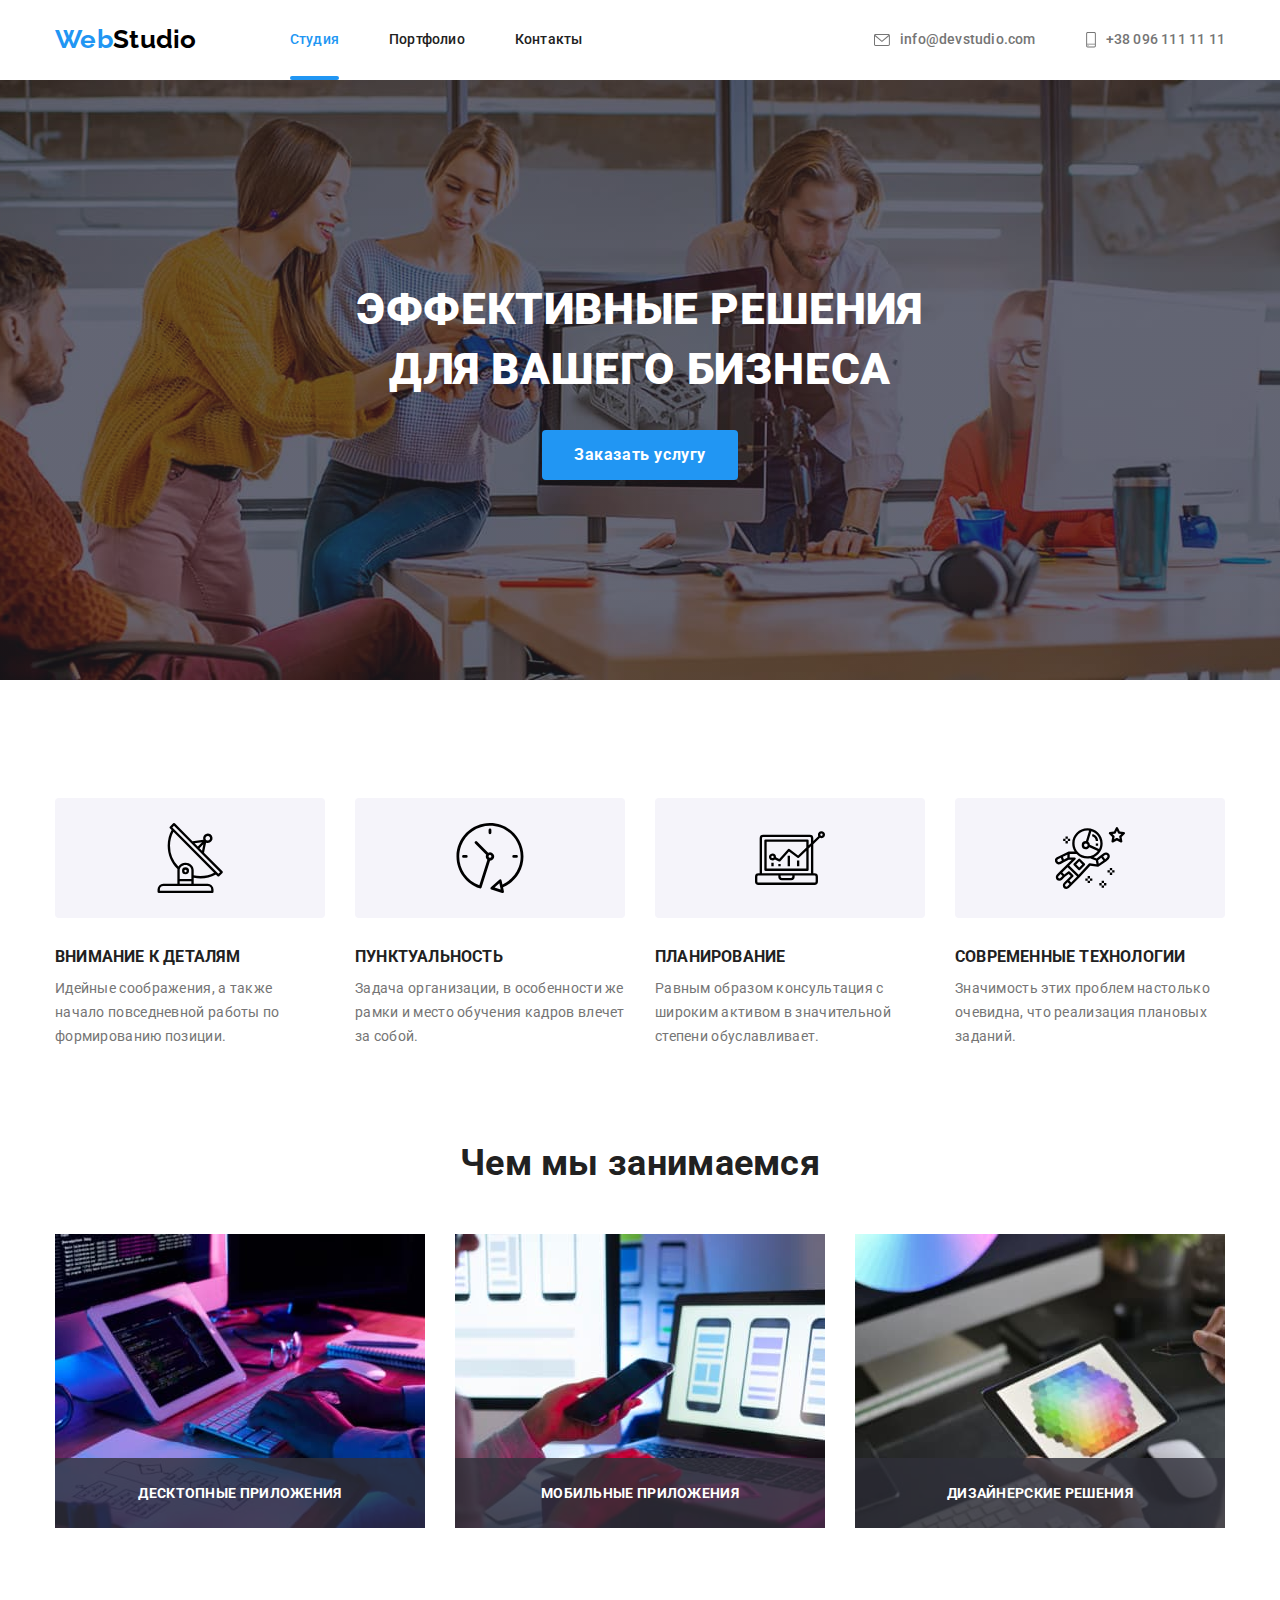
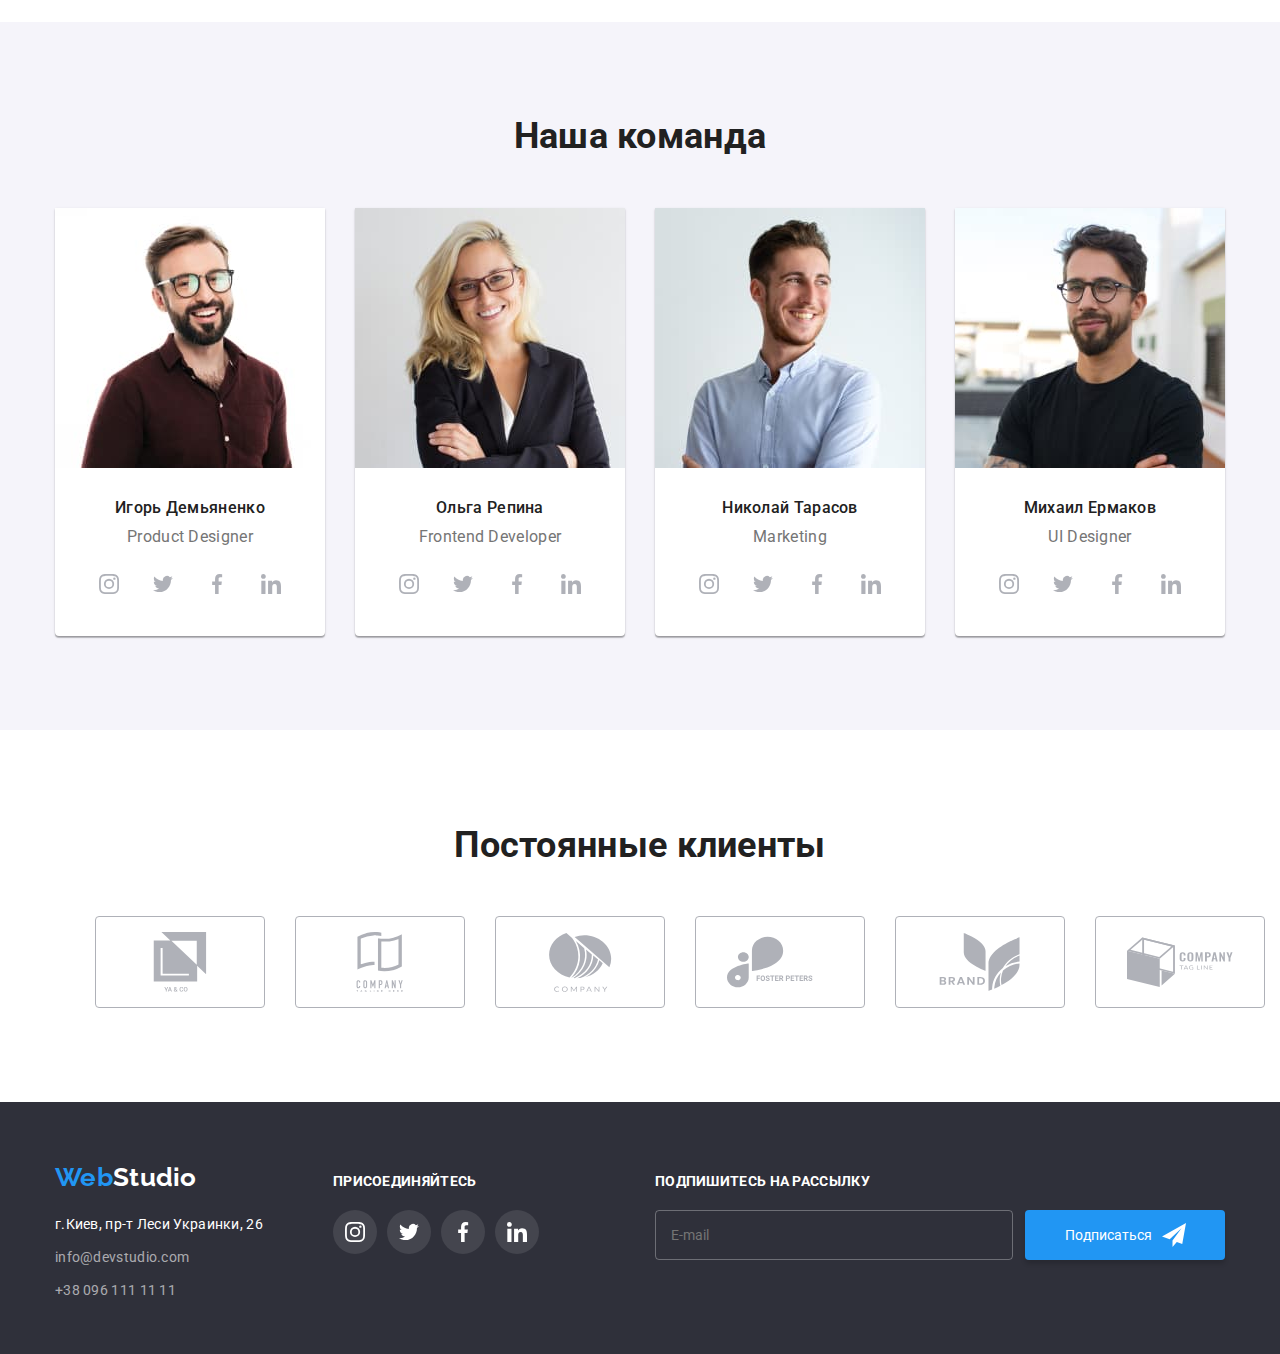
==== commit ac653aba: "test" ====
--- a/index.html
+++ b/index.html
@@ -408,7 +408,7 @@
                 <button class="footer-btn" type="submit">
                   Подписаться
                   <svg width="24" height="24">
-                    <use href="/images/icons.svg#iconsend"></use>
+                    <use href="./images/icons.svg#iconsend"></use>
                   </svg>
                 </button>
               </label>
@@ -432,21 +432,21 @@
                 Имя
                 <input class="form-input" type="text" name="name" id="name">
                 <svg class="modal-icon" width="18" height="18">
-                  <use href="/images/icons.svg#iconperson"></use>
+                  <use href="./images/icons.svg#iconperson"></use>
                 </svg>
               </label>
               <label class="form-label" for="tel">
                 Телефон
                 <input class="form-input" type="tel" name="tel" id="tel">
                 <svg class="modal-icon" width="18" height="18">
-                  <use href="/images/icons.svg#iconyour-phone"></use>
+                  <use href="./images/icons.svg#iconyour-phone"></use>
                 </svg>
               </label>
               <label class="form-label" for="mail">
                 Почта
                 <input class="form-input" type="email" name="mail" id="mail">
                 <svg class="modal-icon" width="18" height="18">
-                  <use href="/images/icons.svg#iconyour-email"></use>
+                  <use href="./images/icons.svg#iconyour-email"></use>
                 </svg>
               </label>
               <label class="form-label" for="">
--- a/css/styles.css
+++ b/css/styles.css
@@ -258,8 +258,8 @@
   background-color: #2196F3;
 }
 .footer-btn svg {
+  margin-left: 10px;
   fill: currentColor;
-  margin-left: 10px;
 }
 
 .footer-form label {
@@ -645,7 +645,8 @@
   resize: none;
   transition: border 250ms cubic-bezier(0.4, 0, 0.2, 1);
 }
-.form-textarea:focus-visible {
+.form-textarea:focus-visible,
+.form-textarea:focus  {
   border: 1px solid #2196F3;
 }
 .contract {
